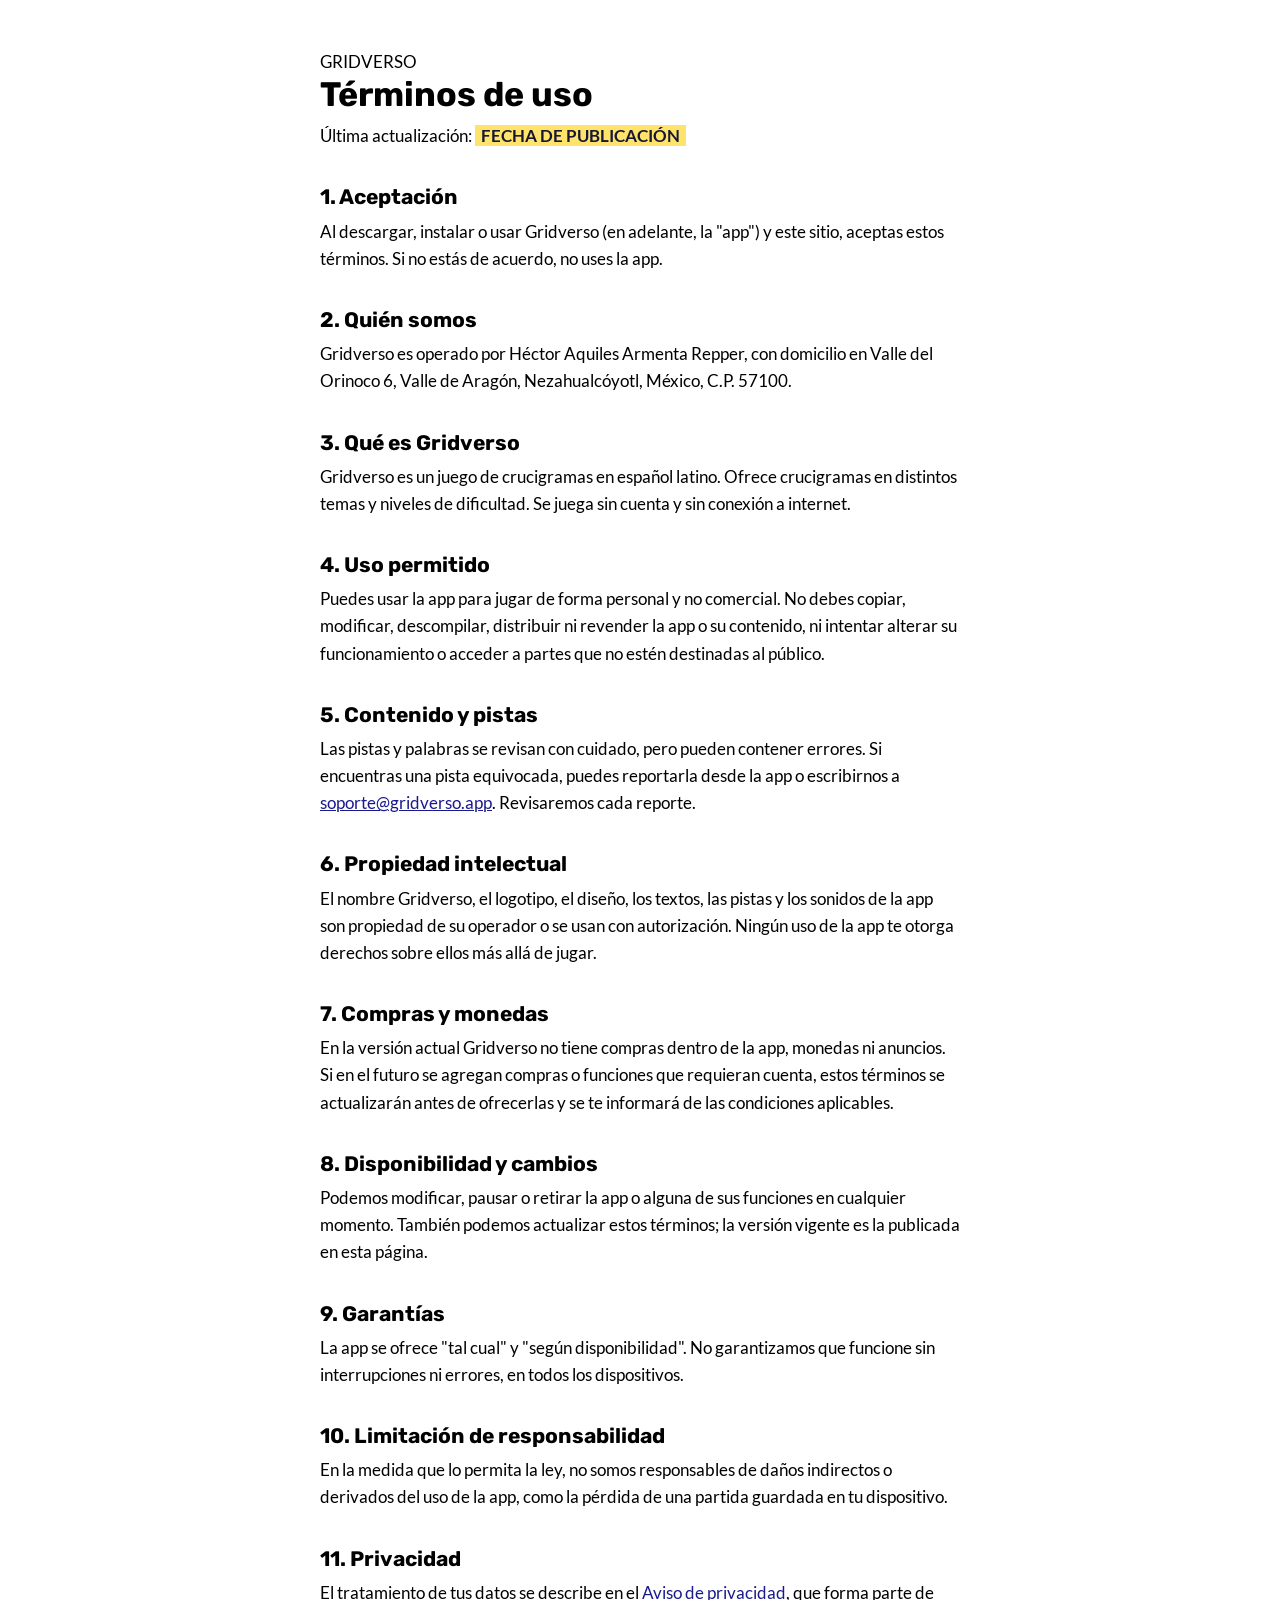
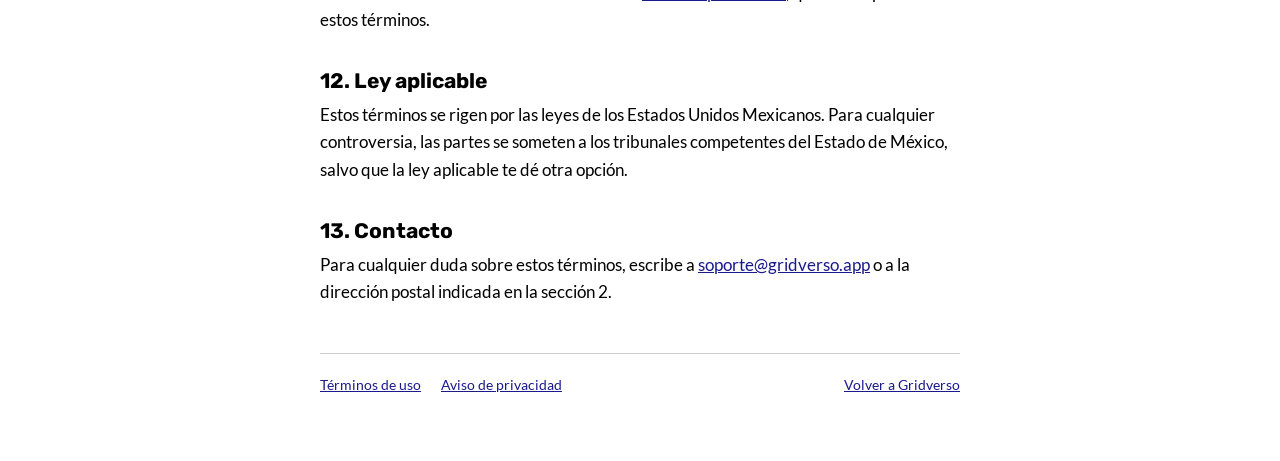
==== terminos/index.html @ 22dcb938 "Agregar Términos de uso y links legales en el footer - Nueva página /terminos con términos de uso de" ====
<!doctype html>
<html lang="es-MX">
<head>
  <meta charset="utf-8">
  <meta name="viewport" content="width=device-width, initial-scale=1, viewport-fit=cover">
  <meta name="description" content="Términos de uso de Gridverso.">
  <meta name="theme-color" content="#ffffff">
  <title>Términos de uso de Gridverso</title>
  <link rel="icon" href="/img/logo-oscuro.svg" type="image/svg+xml">
  <link rel="stylesheet" href="/estilos.css">
</head>
<body class="legal">
  <main class="pagina">
    <a class="titulo" href="/" aria-label="Gridverso, ir al inicio">
      <span aria-hidden="true">G</span><span aria-hidden="true">R</span><span aria-hidden="true">I</span><span aria-hidden="true">D</span><span aria-hidden="true">V</span><span aria-hidden="true">E</span><span aria-hidden="true">R</span><span aria-hidden="true">S</span><span aria-hidden="true">O</span>
    </a>

    <h1>Términos de uso</h1>
    <p class="nota">Última actualización: <span class="pendiente">FECHA DE PUBLICACIÓN</span></p>

    <h2>1. Aceptación</h2>
    <p>Al descargar, instalar o usar Gridverso (en adelante, la "app") y este sitio, aceptas estos términos. Si no estás de acuerdo, no uses la app.</p>

    <h2>2. Quién somos</h2>
    <p>Gridverso es operado por Héctor Aquiles Armenta Repper, con domicilio en Valle del Orinoco 6, Valle de Aragón, Nezahualcóyotl, México, C.P. 57100.</p>

    <h2>3. Qué es Gridverso</h2>
    <p>Gridverso es un juego de crucigramas en español latino. Ofrece crucigramas en distintos temas y niveles de dificultad. Se juega sin cuenta y sin conexión a internet.</p>

    <h2>4. Uso permitido</h2>
    <p>Puedes usar la app para jugar de forma personal y no comercial. No debes copiar, modificar, descompilar, distribuir ni revender la app o su contenido, ni intentar alterar su funcionamiento o acceder a partes que no estén destinadas al público.</p>

    <h2>5. Contenido y pistas</h2>
    <p>Las pistas y palabras se revisan con cuidado, pero pueden contener errores. Si encuentras una pista equivocada, puedes reportarla desde la app o escribirnos a <a href="mailto:soporte@gridverso.app">soporte@gridverso.app</a>. Revisaremos cada reporte.</p>

    <h2>6. Propiedad intelectual</h2>
    <p>El nombre Gridverso, el logotipo, el diseño, los textos, las pistas y los sonidos de la app son propiedad de su operador o se usan con autorización. Ningún uso de la app te otorga derechos sobre ellos más allá de jugar.</p>

    <h2>7. Compras y monedas</h2>
    <p>En la versión actual Gridverso no tiene compras dentro de la app, monedas ni anuncios. Si en el futuro se agregan compras o funciones que requieran cuenta, estos términos se actualizarán antes de ofrecerlas y se te informará de las condiciones aplicables.</p>

    <h2>8. Disponibilidad y cambios</h2>
    <p>Podemos modificar, pausar o retirar la app o alguna de sus funciones en cualquier momento. También podemos actualizar estos términos; la versión vigente es la publicada en esta página.</p>

    <h2>9. Garantías</h2>
    <p>La app se ofrece "tal cual" y "según disponibilidad". No garantizamos que funcione sin interrupciones ni errores, en todos los dispositivos.</p>

    <h2>10. Limitación de responsabilidad</h2>
    <p>En la medida que lo permita la ley, no somos responsables de daños indirectos o derivados del uso de la app, como la pérdida de una partida guardada en tu dispositivo.</p>

    <h2>11. Privacidad</h2>
    <p>El tratamiento de tus datos se describe en el <a href="/privacidad/">Aviso de privacidad</a>, que forma parte de estos términos.</p>

    <h2>12. Ley aplicable</h2>
    <p>Estos términos se rigen por las leyes de los Estados Unidos Mexicanos. Para cualquier controversia, las partes se someten a los tribunales competentes del Estado de México, salvo que la ley aplicable te dé otra opción.</p>

    <h2>13. Contacto</h2>
    <p>Para cualquier duda sobre estos términos, escribe a <a href="mailto:soporte@gridverso.app">soporte@gridverso.app</a> o a la dirección postal indicada en la sección 2.</p>

    <footer class="pie">
      <nav class="legales" aria-label="Legal">
        <a href="/terminos/">Términos de uso</a>
        <a href="/privacidad/">Aviso de privacidad</a>
      </nav>
      <a href="/">Volver a Gridverso</a>
    </footer>
  </main>
</body>
</html>
---- estilos.css ----
/* Gridverso — identidad visual v3: Tinta, Papel, Órbita, Coral, Chispa, Menta · Rubik + Lato */
@font-face { font-family: "Rubik"; font-weight: 700; font-display: swap; src: url("/fuentes/rubik-latin-700-normal.woff2") format("woff2"); }
@font-face { font-family: "Lato"; font-weight: 400; font-display: swap; src: url("/fuentes/lato-latin-400-normal.woff2") format("woff2"); }
@font-face { font-family: "Lato"; font-weight: 700; font-display: swap; src: url("/fuentes/lato-latin-700-normal.woff2") format("woff2"); }

:root {
  --tinta: #171735;
  --tinta-2: #1f1f45;
  --papel: #faf8ff;
  --orbita: #aa96ff;
  --coral: #ff927e;
  --chispa: #ffe46b;
  --menta: #60e6b7;
  --tenue: #c4bfe0;
  --linea: #34345e;
  --titular: "Rubik", system-ui, sans-serif;
  --texto: "Lato", system-ui, sans-serif;
}

* { box-sizing: border-box; }

body {
  margin: 0;
  background: var(--tinta);
  color: var(--papel);
  font-family: var(--texto);
  font-size: 16px;
  line-height: 1.5;
}

h1, h2, h3 { font-family: var(--titular); font-weight: 700; line-height: 1.15; }
a { color: var(--orbita); }
a:focus-visible { outline: 2px solid var(--chispa); outline-offset: 3px; border-radius: 4px; }

.etiqueta {
  margin: 0;
  font-size: 13px;
  font-weight: 700;
  letter-spacing: .14em;
  text-transform: uppercase;
}

/* ---------- Portada ---------- */
.portada {
  position: relative;
  min-height: 100svh;
  display: grid;
  align-items: center;
  overflow: hidden;
  isolation: isolate;
}

.portada__arte {
  position: absolute;
  inset: 0 0 0 auto;
  z-index: -1;
  width: min(100%, max(70%, 100% - 420px));
  height: 100%;
  object-fit: cover;
  object-position: 70% center;
  -webkit-mask-image: linear-gradient(90deg, transparent 0, #000 22%);
  mask-image: linear-gradient(90deg, transparent 0, #000 22%);
}

/* La parte vacía de la ilustración queda a la izquierda: ahí va el texto. */
.portada::after {
  content: "";
  position: absolute;
  inset: 0;
  z-index: -1;
  background: linear-gradient(90deg, rgba(23,23,53,.85) 0%, rgba(23,23,53,.4) 30%, rgba(23,23,53,0) 48%);
}

.portada__contenido {
  width: min(1180px, 100%);
  margin: 0 auto;
  padding: 48px max(32px, env(safe-area-inset-left, 0px));
}

.portada__texto { max-width: 470px; }

.logo { display: block; width: 168px; height: auto; margin: 0 0 28px -14px; }

.portada h1 {
  margin: 0 0 16px;
  font-size: clamp(40px, 5.4vw, 64px);
  letter-spacing: -.01em;
}

.bajada { margin: 0 0 32px; font-size: clamp(18px, 2vw, 21px); color: var(--tenue); }

.tiendas { display: flex; flex-wrap: wrap; gap: 12px; margin: 0 0 28px; padding: 0; list-style: none; }

.tienda {
  display: flex;
  flex-direction: column;
  padding: 10px 18px;
  border: 1.5px solid var(--orbita);
  border-radius: 12px;
  background: rgba(23,23,53,.6);
  line-height: 1.25;
}
.tienda small { font-size: 12px; color: var(--orbita); letter-spacing: .04em; }
.tienda strong { font-family: var(--titular); font-size: 18px; }

.portada .etiqueta { color: var(--menta); }

/* ---------- Secciones ---------- */
.seccion {
  width: min(1180px, 100%);
  margin: 0 auto;
  padding: 88px 32px;
}

.seccion > .etiqueta { color: var(--orbita); margin-bottom: 12px; }
.seccion h2 { margin: 0 0 40px; font-size: clamp(28px, 3.4vw, 40px); max-width: 640px; }

.rasgos {
  display: grid;
  grid-template-columns: repeat(4, 1fr);
  gap: 20px;
  margin: 0;
  padding: 0;
  list-style: none;
}

.rasgo {
  padding: 24px;
  border: 1px solid var(--linea);
  border-radius: 16px;
  background: var(--tinta-2);
}

.rasgo__casilla {
  display: grid;
  place-items: center;
  width: 44px;
  height: 44px;
  margin-bottom: 18px;
  font-family: var(--titular);
  font-size: 22px;
  color: var(--tinta);
}
.rasgo:nth-child(1) .rasgo__casilla { background: var(--coral); }
.rasgo:nth-child(2) .rasgo__casilla { background: var(--chispa); }
.rasgo:nth-child(3) .rasgo__casilla { background: var(--menta); }
.rasgo:nth-child(4) .rasgo__casilla { background: var(--orbita); }

.rasgo h3 { margin: 0 0 8px; font-size: 19px; }
.rasgo p { margin: 0; color: var(--tenue); }

.contacto {
  border-top: 1px solid var(--linea);
  display: grid;
  grid-template-columns: 1fr auto;
  gap: 24px 48px;
  align-items: end;
}
.contacto h2 { margin-bottom: 12px; }
.contacto p { margin: 0; color: var(--tenue); max-width: 560px; }

.boton {
  display: inline-block;
  padding: 14px 24px;
  border-radius: 12px;
  background: var(--coral);
  color: var(--tinta);
  font-family: var(--titular);
  font-size: 17px;
  text-decoration: none;
  white-space: nowrap;
}
.boton:hover { background: #ffa898; }

.pie {
  width: min(1180px, 100%);
  margin: 0 auto;
  padding: 24px 32px 40px;
  border-top: 1px solid var(--linea);
  display: flex;
  flex-wrap: wrap;
  justify-content: space-between;
  gap: 8px 24px;
  font-size: 14px;
  color: var(--tenue);
}

/* ---------- Páginas de texto (aviso de privacidad, términos) ---------- */
.pagina { max-width: 680px; margin: 0 auto; padding: 48px 20px 64px; font-size: 17px; line-height: 1.6; }
.pagina h1 { font-size: 34px; margin: 0 0 8px; }
.pagina h2 { font-size: 21px; margin: 36px 0 8px; }
.pagina p, .pagina ul { margin: 0 0 14px; }
.pagina .logo { width: 112px; margin: 0 0 32px -9px; }
.nota { color: var(--tenue); margin: 0 0 32px; }
.pagina .pie { padding: 20px 0 0; margin-top: 48px; }
.pendiente { background: var(--chispa); color: var(--tinta); padding: 0 6px; font-weight: 700; }

/* Páginas legales: fondo blanco, texto negro. */
body.legal { background: #ffffff; color: #000000; }
body.legal h1, body.legal h2 { color: #000000; }
body.legal a { color: #1a1a8c; }
body.legal .nota, body.legal .pie { color: #000000; border-top-color: #cccccc; }
body.legal .titulo { color: #000000; text-decoration: none; }
body.legal .pie a { color: #1a1a8c; }
.legales { display: flex; flex-wrap: wrap; gap: 8px 20px; }

/* ---------- Celular ---------- */
@media (max-width: 900px) {
  .rasgos { grid-template-columns: repeat(2, 1fr); }
}

@media (max-width: 640px) {
  /* En vertical: el arte arriba, encuadrado en el portal; el texto abajo, sobre Tinta. */
  .portada { display: block; min-height: 0; }
  .portada::after { display: none; }
  .portada__arte {
    position: static; display: block; width: 100%; height: 58svh; min-height: 360px; max-height: 560px;
    object-position: 74% center;
    -webkit-mask-image: linear-gradient(180deg, #000 70%, transparent 100%);
    mask-image: linear-gradient(180deg, #000 70%, transparent 100%);
  }
  .portada__contenido { position: relative; padding: 0 16px 40px; margin-top: -56px; }
  .logo { width: 128px; margin: 0 0 20px -11px; }
  .seccion { padding: 64px 16px; }
  .rasgos { grid-template-columns: 1fr; }
  .contacto { grid-template-columns: 1fr; }
  .pie { padding: 24px 16px 32px; }
}

@media (prefers-reduced-motion: no-preference) {
  .portada__texto > * { animation: entrar .7s cubic-bezier(.2,.7,.2,1) both; }
  .portada__texto > :nth-child(2) { animation-delay: .08s; }
  .portada__texto > :nth-child(3) { animation-delay: .16s; }
  .portada__texto > :nth-child(4) { animation-delay: .24s; }
  .portada__texto > :nth-child(5) { animation-delay: .32s; }
  @keyframes entrar { from { opacity: 0; transform: translateY(14px); } }
}
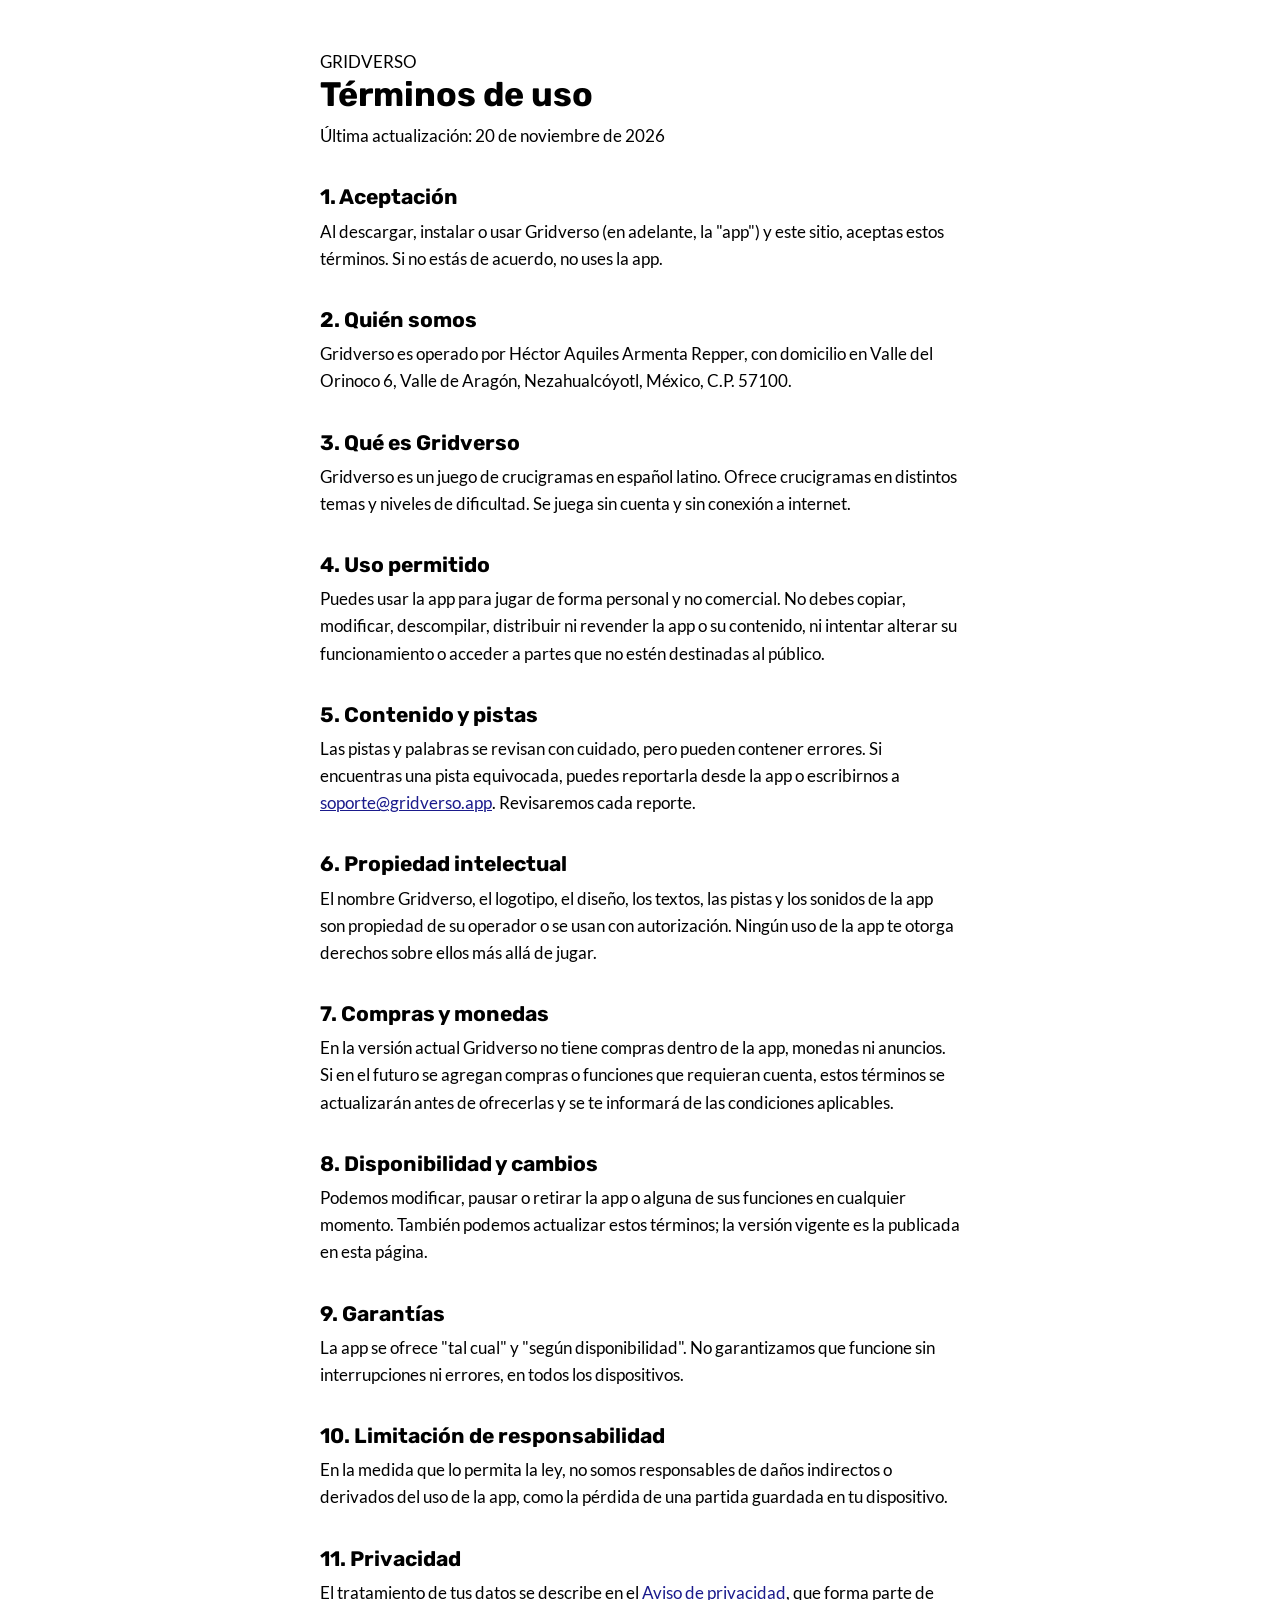
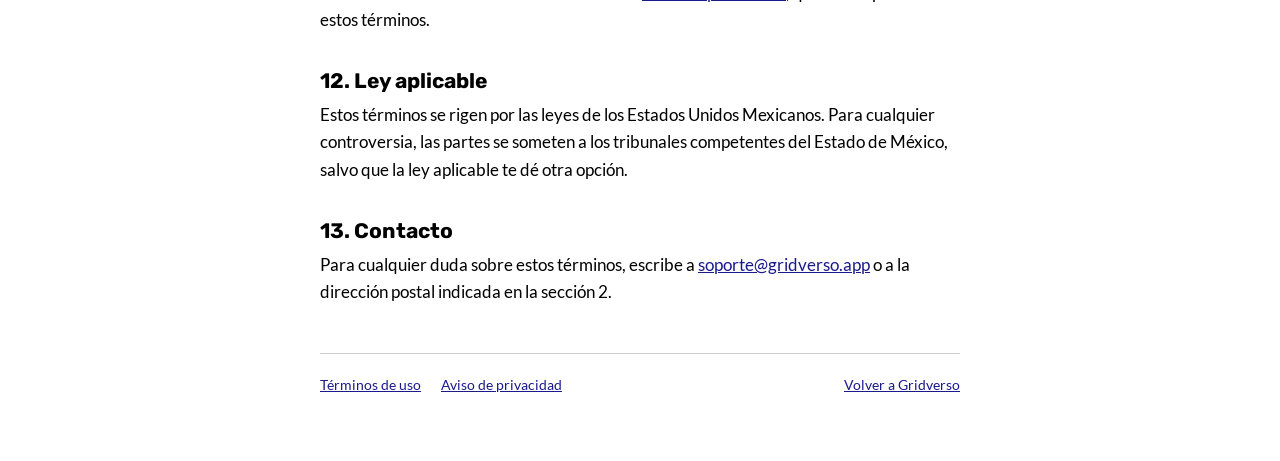
==== commit f419dd60: "Publicar Aviso de privacidad y fecha de Términos de uso Co-Authored-By: Claude Haiku 5.5 <noreply@an" ====
--- a/terminos/index.html
+++ b/terminos/index.html
@@ -16,7 +16,7 @@
     </a>
 
     <h1>Términos de uso</h1>
-    <p class="nota">Última actualización: <span class="pendiente">FECHA DE PUBLICACIÓN</span></p>
+    <p class="nota">Última actualización: 20 de noviembre de 2026</p>
 
     <h2>1. Aceptación</h2>
     <p>Al descargar, instalar o usar Gridverso (en adelante, la "app") y este sitio, aceptas estos términos. Si no estás de acuerdo, no uses la app.</p>
